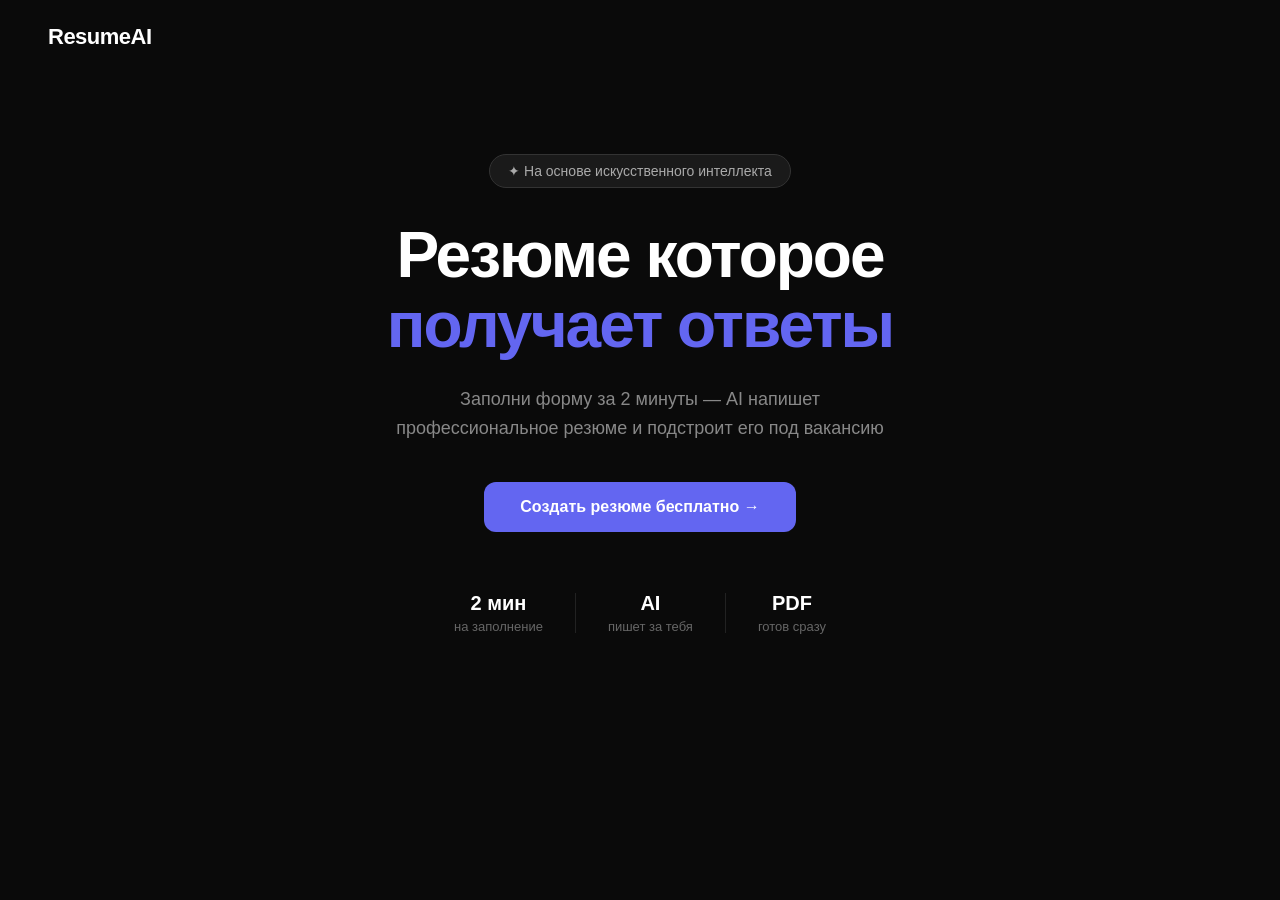
==== index.html @ 5438d0f1 "Add files via upload" ====
<!DOCTYPE html>
<html lang="ru">
<head>
  <meta charset="UTF-8">
  <meta name="viewport" content="width=device-width, initial-scale=1.0">
  <title>ResumeAI — создай резюме за 2 минуты</title>
  <link rel="stylesheet" href="style.css">
</head>
<body>

  <header>
    <div class="logo">ResumeAI</div>
  </header>

  <main>
    <div class="hero">
      <div class="badge">✦ На основе искусственного интеллекта</div>
      <h1>Резюме которое<br><span class="highlight">получает ответы</span></h1>
      <p class="subtitle">Заполни форму за 2 минуты — AI напишет профессиональное резюме и подстроит его под вакансию</p>
      <a href="form.html" class="btn">Создать резюме бесплатно →</a>
      <div class="stats">
        <div class="stat"><strong>2 мин</strong><span>на заполнение</span></div>
        <div class="divider"></div>
        <div class="stat"><strong>AI</strong><span>пишет за тебя</span></div>
        <div class="divider"></div>
        <div class="stat"><strong>PDF</strong><span>готов сразу</span></div>
      </div>
    </div>
  </main>

</body>
</html>
---- style.css ----
* {
  margin: 0;
  padding: 0;
  box-sizing: border-box;
}

body {
  font-family: 'Segoe UI', sans-serif;
  background: #0a0a0a;
  color: #ffffff;
  min-height: 100vh;
}

/* Шапка */
header {
  padding: 24px 48px;
}

.logo {
  font-size: 22px;
  font-weight: 700;
  letter-spacing: -0.5px;
}

/* Главный блок */
.hero {
  display: flex;
  flex-direction: column;
  align-items: center;
  text-align: center;
  padding: 80px 24px;
  max-width: 700px;
  margin: 0 auto;
}

.badge {
  background: #1a1a1a;
  border: 1px solid #333;
  border-radius: 100px;
  padding: 8px 18px;
  font-size: 14px;
  color: #aaa;
  margin-bottom: 32px;
}

h1 {
  font-size: 64px;
  font-weight: 800;
  line-height: 1.1;
  letter-spacing: -2px;
  margin-bottom: 24px;
}

.highlight {
  color: #6366f1;
}

.subtitle {
  font-size: 18px;
  color: #888;
  line-height: 1.6;
  max-width: 500px;
  margin-bottom: 40px;
}

/* Кнопка */
.btn {
  background: #6366f1;
  color: #fff;
  padding: 16px 36px;
  border-radius: 12px;
  text-decoration: none;
  font-size: 16px;
  font-weight: 600;
  transition: background 0.2s;
  margin-bottom: 60px;
}

.btn:hover {
  background: #4f46e5;
}

/* Статистика */
.stats {
  display: flex;
  align-items: center;
  gap: 32px;
}

.stat {
  display: flex;
  flex-direction: column;
  gap: 4px;
}

.stat strong {
  font-size: 20px;
  font-weight: 700;
}

.stat span {
  font-size: 13px;
  color: #666;
}

.divider {
  width: 1px;
  height: 40px;
  background: #222;
}

/* Адаптив для телефона */
@media (max-width: 600px) {
  h1 { font-size: 40px; }
  header { padding: 20px 24px; }
}
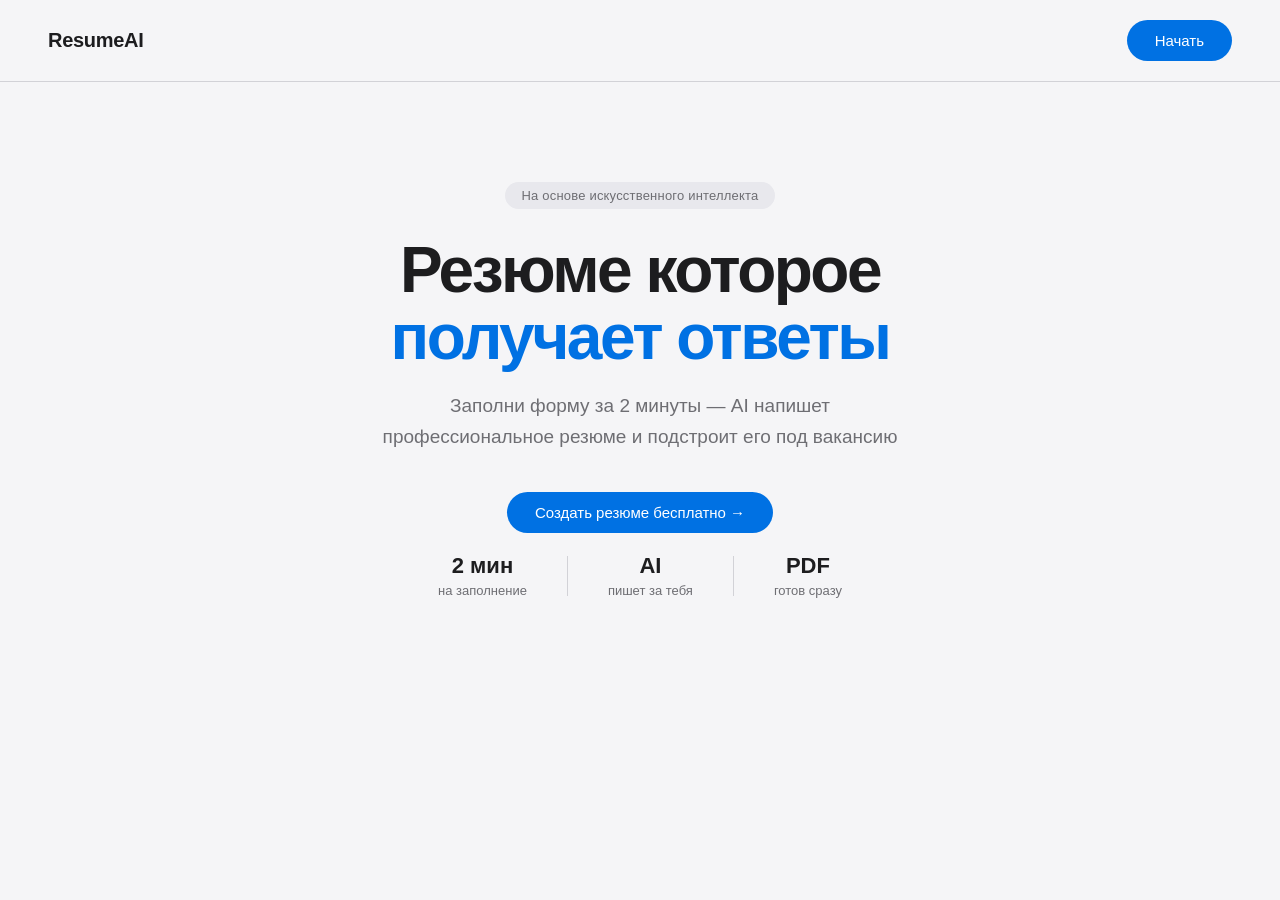
==== commit 611aedec: "Add files via upload" ====
--- a/index.html
+++ b/index.html
@@ -10,11 +10,12 @@
 
   <header>
     <div class="logo">ResumeAI</div>
+    <a href="form.html" class="btn">Начать</a>
   </header>
 
   <main>
     <div class="hero">
-      <div class="badge">✦ На основе искусственного интеллекта</div>
+      <div class="badge">На основе искусственного интеллекта</div>
       <h1>Резюме которое<br><span class="highlight">получает ответы</span></h1>
       <p class="subtitle">Заполни форму за 2 минуты — AI напишет профессиональное резюме и подстроит его под вакансию</p>
       <a href="form.html" class="btn">Создать резюме бесплатно →</a>
@@ -28,5 +29,6 @@
     </div>
   </main>
 
+  <script src="script.js"></script>
 </body>
 </html>
--- a/style.css
+++ b/style.css
@@ -5,86 +5,101 @@
 }
 
 body {
-  font-family: 'Segoe UI', sans-serif;
-  background: #0a0a0a;
-  color: #ffffff;
+  font-family: -apple-system, BlinkMacSystemFont, 'SF Pro Display', 'Segoe UI', sans-serif;
+  background: #f5f5f7;
+  color: #1d1d1f;
   min-height: 100vh;
 }
 
-/* Шапка */
+/* ===== ШАПКА ===== */
 header {
-  padding: 24px 48px;
+  display: flex;
+  align-items: center;
+  justify-content: space-between;
+  padding: 20px 48px;
+  background: rgba(245, 245, 247, 0.85);
+  backdrop-filter: blur(20px);
+  border-bottom: 1px solid #d2d2d7;
+  position: sticky;
+  top: 0;
+  z-index: 10;
 }
 
 .logo {
-  font-size: 22px;
-  font-weight: 700;
-  letter-spacing: -0.5px;
-}
-
-/* Главный блок */
+  font-size: 20px;
+  font-weight: 600;
+  color: #1d1d1f;
+  text-decoration: none;
+  letter-spacing: -0.3px;
+}
+
+/* ===== КНОПКА ===== */
+.btn {
+  background: #0071e3;
+  color: #fff;
+  padding: 12px 28px;
+  border-radius: 980px;
+  text-decoration: none;
+  font-size: 15px;
+  font-weight: 500;
+  border: none;
+  cursor: pointer;
+  transition: background 0.2s;
+  display: inline-block;
+}
+
+.btn:hover {
+  background: #0077ed;
+}
+
+/* ===== ГЛАВНАЯ СТРАНИЦА ===== */
 .hero {
   display: flex;
   flex-direction: column;
   align-items: center;
   text-align: center;
-  padding: 80px 24px;
-  max-width: 700px;
+  padding: 100px 24px 80px;
+  max-width: 800px;
   margin: 0 auto;
 }
 
 .badge {
-  background: #1a1a1a;
-  border: 1px solid #333;
+  background: #e8e8ed;
   border-radius: 100px;
-  padding: 8px 18px;
-  font-size: 14px;
-  color: #aaa;
-  margin-bottom: 32px;
+  padding: 6px 16px;
+  font-size: 13px;
+  color: #6e6e73;
+  margin-bottom: 28px;
+  letter-spacing: 0.2px;
 }
 
 h1 {
   font-size: 64px;
-  font-weight: 800;
-  line-height: 1.1;
-  letter-spacing: -2px;
-  margin-bottom: 24px;
+  font-weight: 700;
+  line-height: 1.05;
+  letter-spacing: -2.5px;
+  color: #1d1d1f;
+  margin-bottom: 20px;
 }
 
 .highlight {
-  color: #6366f1;
+  color: #0071e3;
 }
 
 .subtitle {
-  font-size: 18px;
-  color: #888;
+  font-size: 19px;
+  color: #6e6e73;
   line-height: 1.6;
-  max-width: 500px;
+  max-width: 520px;
   margin-bottom: 40px;
-}
-
-/* Кнопка */
-.btn {
-  background: #6366f1;
-  color: #fff;
-  padding: 16px 36px;
-  border-radius: 12px;
-  text-decoration: none;
-  font-size: 16px;
-  font-weight: 600;
-  transition: background 0.2s;
-  margin-bottom: 60px;
-}
-
-.btn:hover {
-  background: #4f46e5;
-}
-
-/* Статистика */
+  font-weight: 400;
+}
+
 .stats {
   display: flex;
   align-items: center;
-  gap: 32px;
+  gap: 40px;
+  margin-top: 20px;
 }
 
 .stat {
@@ -94,23 +109,176 @@
 }
 
 .stat strong {
-  font-size: 20px;
-  font-weight: 700;
+  font-size: 22px;
+  font-weight: 700;
+  color: #1d1d1f;
 }
 
 .stat span {
   font-size: 13px;
-  color: #666;
+  color: #6e6e73;
 }
 
 .divider {
   width: 1px;
   height: 40px;
-  background: #222;
-}
-
-/* Адаптив для телефона */
+  background: #d2d2d7;
+}
+
+/* ===== ФОРМА ===== */
+.form-page {
+  padding: 40px 24px 80px;
+}
+
+.form-container {
+  max-width: 680px;
+  margin: 0 auto;
+}
+
+.form-container h2 {
+  font-size: 40px;
+  font-weight: 700;
+  letter-spacing: -1.5px;
+  color: #1d1d1f;
+  margin-bottom: 8px;
+}
+
+.form-subtitle {
+  color: #6e6e73;
+  margin-bottom: 40px;
+  font-size: 17px;
+}
+
+.section-title {
+  font-size: 11px;
+  font-weight: 600;
+  text-transform: uppercase;
+  letter-spacing: 2px;
+  color: #6e6e73;
+  margin: 36px 0 16px;
+  border-bottom: 1px solid #d2d2d7;
+  padding-bottom: 10px;
+}
+
+.field {
+  display: flex;
+  flex-direction: column;
+  gap: 6px;
+  margin-bottom: 14px;
+}
+
+.field label {
+  font-size: 13px;
+  color: #6e6e73;
+  font-weight: 500;
+}
+
+.field input,
+.field textarea {
+  background: #fff;
+  border: 1px solid #d2d2d7;
+  border-radius: 12px;
+  padding: 13px 16px;
+  color: #1d1d1f;
+  font-size: 15px;
+  font-family: inherit;
+  outline: none;
+  transition: border 0.2s, box-shadow 0.2s;
+  resize: vertical;
+}
+
+.field input:focus,
+.field textarea:focus {
+  border-color: #0071e3;
+  box-shadow: 0 0 0 3px rgba(0, 113, 227, 0.15);
+}
+
+.field input::placeholder,
+.field textarea::placeholder {
+  color: #aeaeb2;
+}
+
+.row {
+  display: grid;
+  grid-template-columns: 1fr 1fr;
+  gap: 14px;
+}
+
+/* ===== РЕЗУЛЬТАТ ===== */
+.result-page {
+  padding: 40px 24px 80px;
+  display: flex;
+  flex-direction: column;
+  align-items: center;
+}
+
+.resume-box {
+  background: #ffffff;
+  border-radius: 20px;
+  padding: 64px 72px;
+  max-width: 740px;
+  width: 100%;
+  margin-bottom: 24px;
+  box-shadow: 0 2px 40px rgba(0,0,0,0.08);
+  border: 1px solid #e5e5ea;
+}
+
+.edit-link {
+  color: #0071e3;
+  text-decoration: none;
+  font-size: 14px;
+  font-weight: 500;
+}
+
+.edit-link:hover {
+  text-decoration: underline;
+}
+
+/* ===== СТИЛИ РЕЗЮМЕ ===== */
+.r-name {
+  font-size: 36px;
+  font-weight: 700;
+  letter-spacing: -1.5px;
+  color: #1d1d1f;
+  margin-bottom: 6px;
+}
+
+.r-position {
+  font-size: 17px;
+  color: #6e6e73;
+  font-weight: 400;
+  margin-bottom: 10px;
+}
+
+.r-contacts {
+  font-size: 13px;
+  color: #6e6e73;
+  margin-bottom: 36px;
+  padding-bottom: 28px;
+  border-bottom: 1px solid #e5e5ea;
+  letter-spacing: 0.2px;
+}
+
+.r-section-title {
+  font-size: 10px;
+  font-weight: 600;
+  text-transform: uppercase;
+  letter-spacing: 2.5px;
+  color: #6e6e73;
+  margin: 32px 0 14px;
+}
+
+.r-line {
+  font-size: 15px;
+  color: #1d1d1f;
+  line-height: 1.75;
+  margin-bottom: 5px;
+}
+
+/* ===== АДАПТИВ ===== */
 @media (max-width: 600px) {
-  h1 { font-size: 40px; }
-  header { padding: 20px 24px; }
-}
+  h1 { font-size: 38px; letter-spacing: -1.5px; }
+  header { padding: 16px 20px; }
+  .resume-box { padding: 36px 28px; }
+  .row { grid-template-columns: 1fr; }
+}
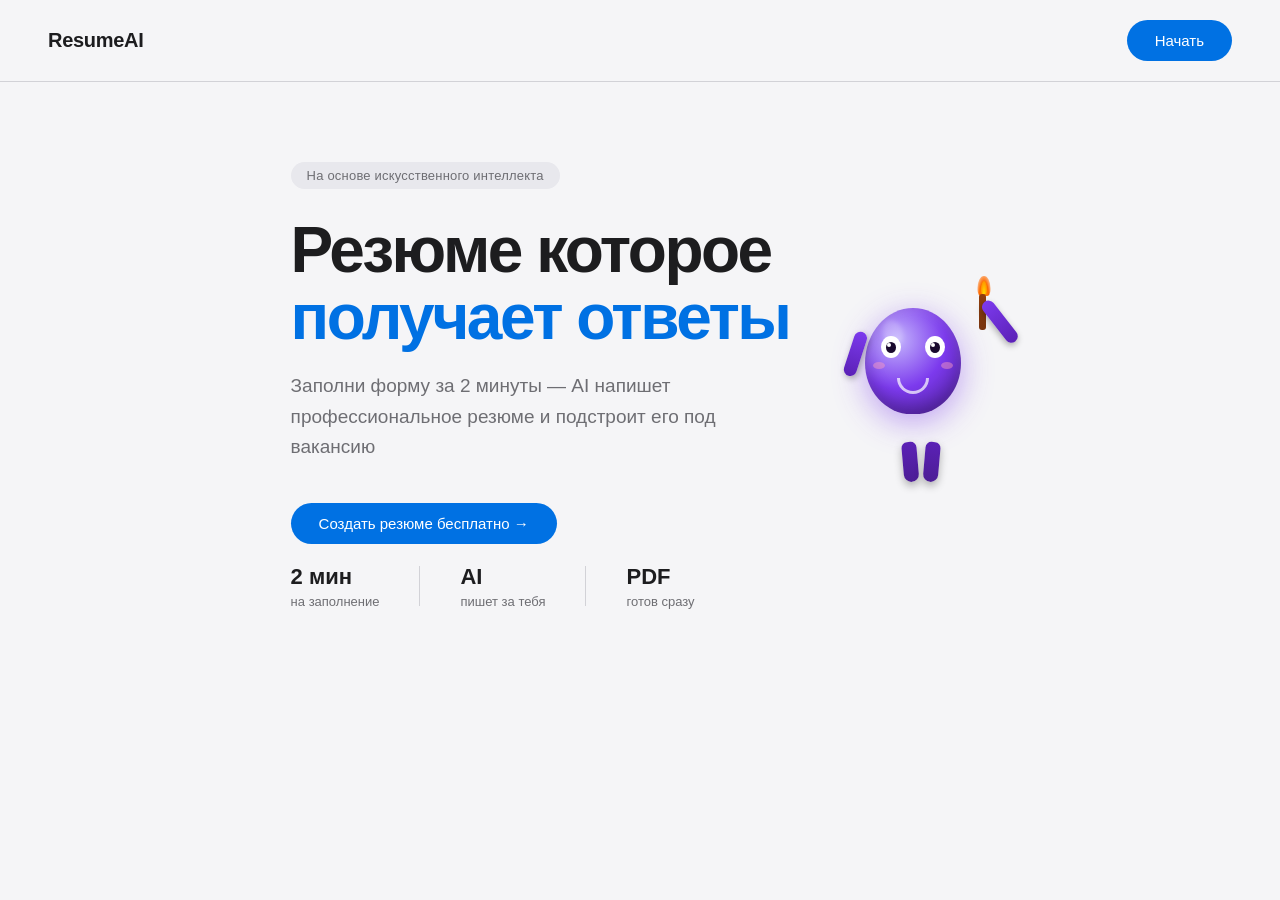
==== commit fad75872: "Add files via upload" ====
--- a/index.html
+++ b/index.html
@@ -14,18 +14,45 @@
   </header>
 
   <main>
-    <div class="hero">
-      <div class="badge">На основе искусственного интеллекта</div>
-      <h1>Резюме которое<br><span class="highlight">получает ответы</span></h1>
-      <p class="subtitle">Заполни форму за 2 минуты — AI напишет профессиональное резюме и подстроит его под вакансию</p>
-      <a href="form.html" class="btn">Создать резюме бесплатно →</a>
-      <div class="stats">
-        <div class="stat"><strong>2 мин</strong><span>на заполнение</span></div>
-        <div class="divider"></div>
-        <div class="stat"><strong>AI</strong><span>пишет за тебя</span></div>
-        <div class="divider"></div>
-        <div class="stat"><strong>PDF</strong><span>готов сразу</span></div>
+    <div class="hero-split">
+
+      <!-- Текст -->
+      <div class="hero-text">
+        <div class="badge">На основе искусственного интеллекта</div>
+        <h1>Резюме которое<br><span class="highlight">получает ответы</span></h1>
+        <p class="subtitle">Заполни форму за 2 минуты — AI напишет профессиональное резюме и подстроит его под вакансию</p>
+        <a href="form.html" class="btn">Создать резюме бесплатно →</a>
+        <div class="stats">
+          <div class="stat"><strong>2 мин</strong><span>на заполнение</span></div>
+          <div class="divider"></div>
+          <div class="stat"><strong>AI</strong><span>пишет за тебя</span></div>
+          <div class="divider"></div>
+          <div class="stat"><strong>PDF</strong><span>готов сразу</span></div>
+        </div>
       </div>
+
+      <!-- Персонаж: фиолетовый фрукт с факелом -->
+      <div class="grape-char">
+        <div class="grape-torch">
+          <div class="grape-torch-flame"></div>
+          <div class="grape-torch-stick"></div>
+        </div>
+        <div class="grape-arm-r"></div>
+        <div class="grape-body">
+          <div class="grape-shine"></div>
+          <div class="grape-eye grape-eye-l"><div class="grape-pupil"></div></div>
+          <div class="grape-eye grape-eye-r"><div class="grape-pupil"></div></div>
+          <div class="grape-smile"></div>
+          <div class="grape-cheek grape-cheek-l"></div>
+          <div class="grape-cheek grape-cheek-r"></div>
+        </div>
+        <div class="grape-arm-l"></div>
+        <div class="grape-legs">
+          <div class="grape-leg grape-leg-l"></div>
+          <div class="grape-leg grape-leg-r"></div>
+        </div>
+      </div>
+
     </div>
   </main>
 
--- a/style.css
+++ b/style.css
@@ -275,10 +275,764 @@
   margin-bottom: 5px;
 }
 
+/* ===== CV ШАБЛОН ===== */
+
+.cv-wrap {
+  max-width: 820px;
+  width: 100%;
+  margin-bottom: 24px;
+}
+
+.cv-card {
+  display: grid;
+  grid-template-columns: 260px 1fr;
+  border-radius: 16px;
+  overflow: hidden;
+  box-shadow: 0 8px 60px rgba(0,0,0,0.12);
+  font-family: 'Georgia', 'Times New Roman', serif;
+}
+
+/* ЛЕВАЯ КОЛОНКА */
+.cv-left {
+  background: #1c2b3a;
+  padding: 44px 28px;
+  color: #fff;
+}
+
+.cv-avatar {
+  width: 72px;
+  height: 72px;
+  border-radius: 50%;
+  background: #0071e3;
+  color: #fff;
+  font-size: 28px;
+  font-weight: 700;
+  display: flex;
+  align-items: center;
+  justify-content: center;
+  margin-bottom: 16px;
+  font-family: -apple-system, sans-serif;
+}
+
+.cv-left-name {
+  font-size: 20px;
+  font-weight: 700;
+  color: #fff;
+  line-height: 1.2;
+  margin-bottom: 4px;
+  font-family: -apple-system, sans-serif;
+}
+
+.cv-left-pos {
+  font-size: 13px;
+  color: #7fa4c4;
+  margin-bottom: 28px;
+  font-family: -apple-system, sans-serif;
+  font-style: italic;
+}
+
+.cv-left-section {
+  font-size: 9px;
+  font-weight: 700;
+  text-transform: uppercase;
+  letter-spacing: 2.5px;
+  color: #7fa4c4;
+  margin: 24px 0 12px;
+  font-family: -apple-system, sans-serif;
+  border-top: 1px solid #2d4557;
+  padding-top: 16px;
+}
+
+.cv-contact-item {
+  font-size: 12px;
+  color: #c8d8e4;
+  margin-bottom: 8px;
+  display: flex;
+  align-items: flex-start;
+  gap: 8px;
+  font-family: -apple-system, sans-serif;
+  word-break: break-all;
+  line-height: 1.4;
+}
+
+.cv-contact-icon {
+  color: #7fa4c4;
+  font-size: 11px;
+  flex-shrink: 0;
+  margin-top: 1px;
+}
+
+.cv-skills-list {
+  display: flex;
+  flex-wrap: wrap;
+  gap: 6px;
+}
+
+.cv-skill {
+  background: #2d4557;
+  color: #c8d8e4;
+  padding: 4px 10px;
+  border-radius: 4px;
+  font-size: 11px;
+  font-family: -apple-system, sans-serif;
+}
+
+.cv-edu-text {
+  font-size: 12px;
+  color: #c8d8e4;
+  line-height: 1.6;
+  font-family: -apple-system, sans-serif;
+}
+
+/* ПРАВАЯ КОЛОНКА */
+.cv-right {
+  background: #fff;
+  padding: 44px 40px;
+}
+
+.cv-right-section {
+  font-size: 10px;
+  font-weight: 700;
+  text-transform: uppercase;
+  letter-spacing: 2.5px;
+  color: #1c2b3a;
+  margin-bottom: 14px;
+  padding-bottom: 8px;
+  border-bottom: 2px solid #1c2b3a;
+  font-family: -apple-system, sans-serif;
+}
+
+.cv-summary {
+  font-size: 14px;
+  color: #3a3a3c;
+  line-height: 1.8;
+  margin-bottom: 32px;
+}
+
+.cv-job {
+  margin-bottom: 24px;
+}
+
+.cv-job-header {
+  display: flex;
+  justify-content: space-between;
+  align-items: flex-start;
+  margin-bottom: 10px;
+}
+
+.cv-job-role {
+  font-size: 15px;
+  font-weight: 700;
+  color: #1d1d1f;
+  font-family: -apple-system, sans-serif;
+}
+
+.cv-job-company {
+  font-size: 13px;
+  color: #0071e3;
+  font-family: -apple-system, sans-serif;
+  margin-top: 2px;
+}
+
+.cv-job-period {
+  font-size: 12px;
+  color: #6e6e73;
+  font-family: -apple-system, sans-serif;
+  white-space: nowrap;
+  margin-left: 16px;
+}
+
+.cv-bullets {
+  padding-left: 18px;
+}
+
+.cv-bullets li {
+  font-size: 13.5px;
+  color: #3a3a3c;
+  line-height: 1.7;
+  margin-bottom: 5px;
+}
+
+/* ===== ПОДЗЕМЕЛЬЕ (interview.html) ===== */
+
+.game-body {
+  background-color: #0d0906;
+  background-image:
+    repeating-linear-gradient(0deg,   transparent, transparent 49px, rgba(0,0,0,0.18) 49px, rgba(0,0,0,0.18) 50px),
+    repeating-linear-gradient(90deg,  transparent, transparent 49px, rgba(0,0,0,0.18) 49px, rgba(0,0,0,0.18) 50px),
+    radial-gradient(ellipse at 15% 50%, rgba(249,115,22,0.07) 0%, transparent 40%),
+    radial-gradient(ellipse at 85% 50%, rgba(249,115,22,0.07) 0%, transparent 40%);
+  color: #f5e6d0;
+  min-height: 100vh;
+}
+
+.game-header {
+  display: flex;
+  align-items: center;
+  justify-content: space-between;
+  padding: 14px 48px;
+  background: rgba(13, 9, 6, 0.96);
+  backdrop-filter: blur(16px);
+  border-bottom: 1px solid #3d2a1a;
+  position: sticky;
+  top: 0;
+  z-index: 10;
+  gap: 32px;
+}
+
+.game-logo {
+  font-family: 'Cinzel', Georgia, serif;
+  color: #d97706;
+  font-size: 18px;
+  font-weight: 600;
+  text-decoration: none;
+  letter-spacing: 1px;
+  text-shadow: 0 0 20px rgba(217,119,6,0.5);
+  flex-shrink: 0;
+}
+
+.xp-wrap {
+  flex: 1;
+  max-width: 300px;
+  display: flex;
+  flex-direction: column;
+  gap: 5px;
+}
+
+.xp-label {
+  font-family: 'Cinzel', serif;
+  font-size: 10px;
+  font-weight: 600;
+  letter-spacing: 2px;
+  color: #d97706;
+  text-transform: uppercase;
+}
+
+.xp-track {
+  height: 5px;
+  background: #2d1f15;
+  border-radius: 100px;
+  overflow: hidden;
+  border: 1px solid #3d2a1a;
+}
+
+.xp-fill {
+  height: 100%;
+  background: linear-gradient(90deg, #b45309, #d97706, #fcd34d);
+  border-radius: 100px;
+  transition: width 0.6s cubic-bezier(0.4, 0, 0.2, 1);
+  box-shadow: 0 0 8px rgba(217,119,6,0.6);
+}
+
+.achievement {
+  position: fixed;
+  bottom: 32px;
+  right: 32px;
+  background: linear-gradient(135deg, #1c1009, #2d1a08);
+  border: 1px solid #d97706;
+  color: #fcd34d;
+  padding: 14px 20px;
+  border-radius: 10px;
+  font-size: 14px;
+  font-weight: 600;
+  font-family: 'Cinzel', serif;
+  box-shadow: 0 8px 32px rgba(217,119,6,0.35);
+  transform: translateY(80px);
+  opacity: 0;
+  transition: transform 0.4s cubic-bezier(0.34, 1.56, 0.64, 1), opacity 0.4s;
+  z-index: 100;
+  pointer-events: none;
+}
+
+.achievement.show { transform: translateY(0); opacity: 1; }
+
+.game-page {
+  display: flex;
+  justify-content: center;
+  padding: 32px 24px;
+  min-height: calc(100vh - 65px);
+}
+
+.game-container {
+  width: 100%;
+  max-width: 620px;
+  display: flex;
+  flex-direction: column;
+  height: calc(100vh - 129px);
+}
+
+.game-chat {
+  flex: 1;
+  overflow-y: auto;
+  display: flex;
+  flex-direction: column;
+  gap: 20px;
+  padding: 8px 4px 24px;
+  scrollbar-width: thin;
+  scrollbar-color: #3d2a1a transparent;
+}
+
+.game-chat::-webkit-scrollbar { width: 4px; }
+.game-chat::-webkit-scrollbar-thumb { background: #3d2a1a; border-radius: 4px; }
+
+.game-bot-wrap {
+  display: flex;
+  align-items: flex-end;
+  gap: 10px;
+}
+
+.game-avatar {
+  width: 36px;
+  height: 36px;
+  border-radius: 50%;
+  background: linear-gradient(135deg, #92400e, #78350f);
+  color: #fcd34d;
+  font-size: 14px;
+  display: flex;
+  align-items: center;
+  justify-content: center;
+  flex-shrink: 0;
+  border: 1px solid #d97706;
+  box-shadow: 0 0 12px rgba(217,119,6,0.4);
+  font-family: 'Cinzel', serif;
+}
+
+.game-msg {
+  max-width: 80%;
+  padding: 14px 18px;
+  border-radius: 14px;
+  font-size: 15px;
+  line-height: 1.65;
+  word-break: break-word;
+}
+
+.game-msg.bot {
+  background: linear-gradient(135deg, #1a1208, #221608);
+  color: #f5e6d0;
+  border-bottom-left-radius: 4px;
+  border: 1px solid #3d2a1a;
+}
+
+.game-msg.user {
+  background: linear-gradient(135deg, #78350f, #92400e);
+  color: #fef3c7;
+  align-self: flex-end;
+  border-bottom-right-radius: 4px;
+  margin-left: auto;
+  border: 1px solid #b45309;
+}
+
+.game-msg.typing {
+  display: flex;
+  align-items: center;
+  gap: 5px;
+  padding: 16px 18px;
+  width: fit-content;
+}
+
+.game-msg.typing span {
+  display: inline-block;
+  width: 7px;
+  height: 7px;
+  border-radius: 50%;
+  background: #d97706;
+  animation: typingDot 1.2s infinite ease-in-out;
+}
+
+.game-msg.typing span:nth-child(2) { animation-delay: 0.2s; }
+.game-msg.typing span:nth-child(3) { animation-delay: 0.4s; }
+
+@keyframes typingDot {
+  0%, 60%, 100% { transform: translateY(0); opacity: 0.4; }
+  30% { transform: translateY(-6px); opacity: 1; }
+}
+
+.game-input-area {
+  display: flex;
+  align-items: flex-end;
+  gap: 10px;
+  padding: 16px 0 8px;
+  border-top: 1px solid #3d2a1a;
+  margin-top: 8px;
+}
+
+.game-input {
+  flex: 1;
+  background: #1a1208;
+  border: 1px solid #3d2a1a;
+  border-radius: 12px;
+  padding: 13px 16px;
+  font-size: 15px;
+  font-family: inherit;
+  color: #f5e6d0;
+  outline: none;
+  resize: none;
+  line-height: 1.5;
+  transition: border 0.2s, box-shadow 0.2s;
+  max-height: 120px;
+  overflow-y: auto;
+}
+
+.game-input:focus {
+  border-color: #d97706;
+  box-shadow: 0 0 0 3px rgba(217,119,6,0.2);
+}
+
+.game-input::placeholder { color: #5c3d1e; }
+
+.game-send-btn {
+  width: 44px;
+  height: 44px;
+  border-radius: 50%;
+  background: linear-gradient(135deg, #b45309, #92400e);
+  color: #fef3c7;
+  border: 1px solid #d97706;
+  font-size: 17px;
+  cursor: pointer;
+  display: flex;
+  align-items: center;
+  justify-content: center;
+  flex-shrink: 0;
+  transition: transform 0.15s, box-shadow 0.15s;
+  box-shadow: 0 4px 16px rgba(217,119,6,0.35);
+}
+
+.game-send-btn:hover {
+  transform: scale(1.08);
+  box-shadow: 0 6px 20px rgba(217,119,6,0.5);
+}
+
+.game-send-btn:active { transform: scale(0.93); }
+
+/* ===== ДЕКОР ПОДЗЕМЕЛЬЯ ===== */
+
+.dtorch {
+  position: fixed;
+  top: 150px;
+  z-index: 3;
+  display: flex;
+  flex-direction: column;
+  align-items: center;
+  pointer-events: none;
+}
+
+.dtorch-left  { left: 20px; }
+.dtorch-right { right: 20px; }
+
+.dtorch-glow {
+  width: 100px;
+  height: 100px;
+  background: radial-gradient(circle, rgba(249,115,22,0.2) 0%, transparent 70%);
+  position: absolute;
+  top: -20px;
+  left: 50%;
+  transform: translateX(-50%);
+  border-radius: 50%;
+  animation: dg-pulse 0.45s ease-in-out infinite alternate;
+}
+
+@keyframes dg-pulse {
+  from { opacity: 0.5; transform: translateX(-50%) scale(0.88); }
+  to   { opacity: 1;   transform: translateX(-50%) scale(1.14); }
+}
+
+.dtorch-fire {
+  width: 22px;
+  height: 30px;
+  position: relative;
+  animation: dt-flicker 0.17s ease-in-out infinite alternate;
+  flex-shrink: 0;
+}
+
+@keyframes dt-flicker {
+  0%   { transform: scaleX(1)    rotate(-4deg); filter: brightness(0.88); }
+  100% { transform: scaleX(1.18) rotate(4deg);  filter: brightness(1.15); }
+}
+
+.dtorch-fire::before {
+  content: '';
+  position: absolute;
+  bottom: 0; left: 50%; transform: translateX(-50%);
+  width: 18px; height: 26px;
+  background: radial-gradient(ellipse at bottom, #ff9500 0%, #ff6b00 45%, #cc3300 80%, transparent 100%);
+  border-radius: 55% 55% 30% 30% / 65% 65% 35% 35%;
+}
+
+.dtorch-fire::after {
+  content: '';
+  position: absolute;
+  bottom: 3px; left: 50%; transform: translateX(-50%);
+  width: 9px; height: 15px;
+  background: radial-gradient(ellipse at bottom, #ffe000 0%, #ff9500 65%, transparent 100%);
+  border-radius: 55% 55% 30% 30% / 65% 65% 35% 35%;
+}
+
+.dtorch-handle {
+  width: 8px; height: 42px;
+  background: linear-gradient(to bottom, #92400e, #78350f, #5c2a08);
+  border-radius: 3px 3px 5px 5px;
+}
+
+.dtorch-mount {
+  width: 18px; height: 9px;
+  background: linear-gradient(to bottom, #44301e, #2d1f12);
+  border-radius: 3px;
+  border: 1px solid #1a100a;
+}
+
+.coin {
+  position: fixed;
+  width: 16px; height: 16px;
+  border-radius: 50%;
+  background: radial-gradient(circle at 35% 30%, #fde68a, #d97706 55%, #92400e);
+  border: 1px solid #b45309;
+  box-shadow: 0 0 6px rgba(217,119,6,0.4), inset 0 1px 2px rgba(255,220,100,0.5);
+  pointer-events: none;
+  z-index: 2;
+}
+
+.coin-1 { bottom: 130px; left: 62px;  animation: c-spin 4.0s 0.00s ease-in-out infinite; }
+.coin-2 { bottom: 210px; right: 58px; animation: c-spin 4.0s 1.30s ease-in-out infinite; }
+.coin-3 { bottom: 88px;  right: 90px; animation: c-spin 4.0s 0.65s ease-in-out infinite; }
+
+@keyframes c-spin {
+  0%, 44%, 56%, 100% { transform: scaleX(1); }
+  50% { transform: scaleX(0.08); }
+}
+
+.ivy {
+  position: fixed;
+  font-size: 28px;
+  z-index: 2;
+  pointer-events: none;
+  user-select: none;
+  filter: drop-shadow(0 2px 4px rgba(21,128,61,0.45));
+}
+
+.ivy-tl { top: 74px;    left: 8px;   animation: ivy-l 3.5s 0.0s ease-in-out infinite; }
+.ivy-tr { top: 74px;    right: 8px;  animation: ivy-r 3.5s 0.8s ease-in-out infinite; }
+.ivy-bl { bottom: 60px; left: 12px;  animation: ivy-l 4.0s 0.4s ease-in-out infinite; }
+.ivy-br { bottom: 60px; right: 12px; animation: ivy-r 4.0s 1.2s ease-in-out infinite; }
+
+@keyframes ivy-l {
+  0%, 100% { transform: rotate(-18deg); }
+  50% { transform: rotate(-10deg) translateY(-4px); }
+}
+
+@keyframes ivy-r {
+  0%, 100% { transform: rotate(18deg); }
+  50% { transform: rotate(10deg) translateY(-4px); }
+}
+
+.dagger {
+  position: fixed;
+  font-size: 20px;
+  z-index: 2;
+  pointer-events: none;
+  user-select: none;
+  opacity: 0.55;
+  filter: drop-shadow(0 0 3px rgba(148,163,184,0.35));
+}
+
+.dagger-1 { bottom: 185px; left: 50px;  transform: rotate(-28deg); }
+.dagger-2 { bottom: 165px; right: 52px; transform: rotate(208deg); }
+
+/* ===== ПЕРСОНАЖ-ФРУКТ (index.html) ===== */
+
+.hero-split {
+  display: flex;
+  flex-direction: row;
+  align-items: center;
+  justify-content: center;
+  gap: 64px;
+  padding: 80px 48px;
+  max-width: 980px;
+  margin: 0 auto;
+}
+
+.hero-text {
+  display: flex;
+  flex-direction: column;
+  align-items: flex-start;
+  text-align: left;
+}
+
+.hero-text .subtitle { max-width: 460px; }
+
+.grape-char {
+  position: relative;
+  width: 136px;
+  height: 194px;
+  flex-shrink: 0;
+  animation: grape-float 2.8s ease-in-out infinite;
+}
+
+@keyframes grape-float {
+  0%, 100% { transform: translateY(0) rotate(-0.8deg); }
+  50%       { transform: translateY(-14px) rotate(0.8deg); }
+}
+
+.grape-body {
+  width: 96px; height: 106px;
+  background: radial-gradient(circle at 33% 30%, #c4b5fd, #7c3aed 50%, #4c1d95);
+  border-radius: 50% 50% 48% 48% / 52% 52% 48% 48%;
+  position: absolute;
+  top: 20px; left: 12px;
+  box-shadow: 0 8px 32px rgba(124,58,237,0.45), inset 0 -8px 16px rgba(0,0,0,0.2), inset 0 4px 8px rgba(255,255,255,0.1);
+}
+
+.grape-eye {
+  width: 20px; height: 22px;
+  background: white;
+  border-radius: 50%;
+  position: absolute;
+  top: 28px;
+}
+
+.grape-eye-l { left: 16px; }
+.grape-eye-r { right: 16px; }
+
+.grape-pupil {
+  width: 10px; height: 11px;
+  background: #1a0a2e;
+  border-radius: 50%;
+  position: absolute;
+  top: 6px; left: 5px;
+}
+
+.grape-pupil::after {
+  content: '';
+  width: 4px; height: 4px;
+  background: white;
+  border-radius: 50%;
+  position: absolute;
+  top: 1px; left: 1px;
+}
+
+.grape-smile {
+  width: 32px; height: 16px;
+  border: 3px solid rgba(255,255,255,0.7);
+  border-top: none;
+  border-radius: 0 0 32px 32px;
+  position: absolute;
+  bottom: 20px; left: 50%;
+  transform: translateX(-50%);
+}
+
+.grape-cheek {
+  width: 12px; height: 7px;
+  background: rgba(255,160,190,0.45);
+  border-radius: 50%;
+  position: absolute;
+  top: 54px;
+}
+
+.grape-cheek-l { left: 8px; }
+.grape-cheek-r { right: 8px; }
+
+.grape-shine {
+  width: 20px; height: 26px;
+  background: rgba(255,255,255,0.18);
+  border-radius: 50%;
+  position: absolute;
+  top: 12px; left: 18px;
+  transform: rotate(-20deg);
+  filter: blur(2px);
+}
+
+.grape-arm-l {
+  width: 13px; height: 46px;
+  background: linear-gradient(to bottom, #7c3aed, #5b21b6);
+  border-radius: 7px;
+  position: absolute;
+  top: 44px; left: 3px;
+  transform: rotate(18deg);
+  transform-origin: top center;
+  box-shadow: 2px 2px 6px rgba(0,0,0,0.3);
+}
+
+.grape-arm-r {
+  width: 13px; height: 50px;
+  background: linear-gradient(to bottom, #7c3aed, #5b21b6);
+  border-radius: 7px;
+  position: absolute;
+  top: 14px; right: -2px;
+  transform: rotate(-38deg);
+  transform-origin: top center;
+  box-shadow: -2px 2px 6px rgba(0,0,0,0.3);
+}
+
+.grape-legs {
+  position: absolute;
+  bottom: 0; left: 50%;
+  transform: translateX(-50%);
+  display: flex;
+  gap: 10px;
+}
+
+.grape-leg {
+  width: 15px; height: 40px;
+  background: linear-gradient(to bottom, #5b21b6, #4c1d95);
+  border-radius: 7px 7px 9px 9px;
+  box-shadow: 0 4px 8px rgba(0,0,0,0.3);
+}
+
+.grape-leg-l { transform: rotate(-5deg); transform-origin: top center; }
+.grape-leg-r { transform: rotate(5deg);  transform-origin: top center; }
+
+.grape-torch { position: absolute; top: -12px; right: 2px; }
+
+.grape-torch-stick {
+  width: 7px; height: 36px;
+  background: linear-gradient(to bottom, #92400e, #78350f);
+  border-radius: 3px;
+  position: absolute;
+  top: 18px; right: 1px;
+}
+
+.grape-torch-flame {
+  position: absolute;
+  top: -2px; right: -4px;
+  width: 15px; height: 22px;
+  animation: gt-flicker 0.22s ease-in-out infinite alternate;
+}
+
+@keyframes gt-flicker {
+  0%   { transform: scaleX(1)    rotate(-4deg); }
+  100% { transform: scaleX(1.18) rotate(4deg); }
+}
+
+.grape-torch-flame::before {
+  content: '';
+  position: absolute;
+  bottom: 0; left: 50%; transform: translateX(-50%);
+  width: 13px; height: 20px;
+  background: radial-gradient(ellipse at bottom, #ff9500 0%, #ff6b00 50%, transparent 100%);
+  border-radius: 55% 55% 30% 30% / 65% 65% 35% 35%;
+  filter: blur(0.5px);
+}
+
+.grape-torch-flame::after {
+  content: '';
+  position: absolute;
+  bottom: 2px; left: 50%; transform: translateX(-50%);
+  width: 6px; height: 13px;
+  background: radial-gradient(ellipse at bottom, #ffe000 0%, #ff9500 70%, transparent 100%);
+  border-radius: 55% 55% 30% 30% / 65% 65% 35% 35%;
+}
+
 /* ===== АДАПТИВ ===== */
+@media (max-width: 760px) {
+  .hero-split { flex-direction: column; text-align: center; padding: 60px 24px 40px; gap: 40px; }
+  .hero-text { align-items: center; }
+  .hero-text .subtitle { max-width: 100%; }
+  .dtorch, .coin, .ivy, .dagger { display: none; }
+}
+
 @media (max-width: 600px) {
   h1 { font-size: 38px; letter-spacing: -1.5px; }
   header { padding: 16px 20px; }
   .resume-box { padding: 36px 28px; }
   .row { grid-template-columns: 1fr; }
-}
+  .game-header { padding: 14px 20px; }
+}
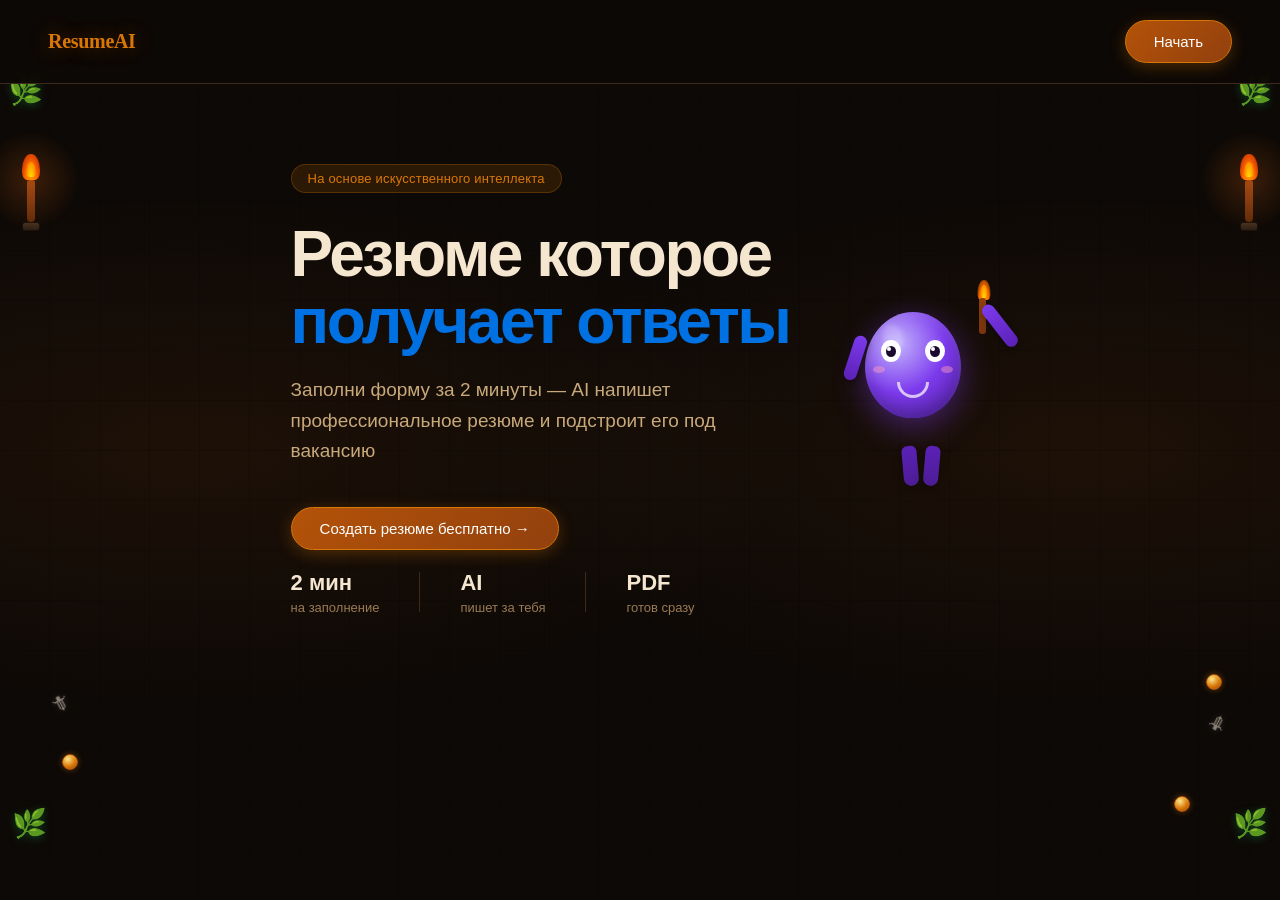
==== commit 1e905d22: "Add files via upload" ====
--- a/index.html
+++ b/index.html
@@ -4,9 +4,25 @@
   <meta charset="UTF-8">
   <meta name="viewport" content="width=device-width, initial-scale=1.0">
   <title>ResumeAI — создай резюме за 2 минуты</title>
+  <link href="https://fonts.googleapis.com/css2?family=Cinzel:wght@400;600;700&display=swap" rel="stylesheet">
   <link rel="stylesheet" href="style.css">
 </head>
-<body>
+<body class="game-body">
+
+  <!-- Факелы -->
+  <div class="dtorch dtorch-left"><div class="dtorch-glow"></div><div class="dtorch-fire"></div><div class="dtorch-handle"></div><div class="dtorch-mount"></div></div>
+  <div class="dtorch dtorch-right"><div class="dtorch-glow"></div><div class="dtorch-fire"></div><div class="dtorch-handle"></div><div class="dtorch-mount"></div></div>
+  <!-- Плющ -->
+  <div class="ivy ivy-tl">🌿</div>
+  <div class="ivy ivy-tr">🌿</div>
+  <div class="ivy ivy-bl">🌿</div>
+  <div class="ivy ivy-br">🌿</div>
+  <!-- Монеты и кинжалы -->
+  <div class="coin coin-1"></div>
+  <div class="coin coin-2"></div>
+  <div class="coin coin-3"></div>
+  <div class="dagger dagger-1">🗡</div>
+  <div class="dagger dagger-2">🗡</div>
 
   <header>
     <div class="logo">ResumeAI</div>
--- a/style.css
+++ b/style.css
@@ -1021,6 +1021,132 @@
   border-radius: 55% 55% 30% 30% / 65% 65% 35% 35%;
 }
 
+/* ===== ПОДЗЕМНЫЙ СТИЛЬ ДЛЯ ГЛАВНОЙ И ФОРМЫ ===== */
+
+.game-body header,
+.game-body .game-header {
+  background: rgba(13,9,6,0.96);
+  border-bottom: 1px solid #3d2a1a;
+}
+
+.game-body .logo {
+  font-family: 'Cinzel', Georgia, serif;
+  color: #d97706;
+  text-shadow: 0 0 20px rgba(217,119,6,0.4);
+}
+
+.game-body .btn {
+  background: linear-gradient(135deg, #b45309, #92400e);
+  border: 1px solid #d97706;
+  box-shadow: 0 4px 16px rgba(217,119,6,0.3);
+}
+
+.game-body .btn:hover {
+  background: linear-gradient(135deg, #d97706, #b45309);
+}
+
+.game-body h1 {
+  color: #f5e6d0;
+}
+
+.game-body .badge {
+  background: rgba(217,119,6,0.15);
+  color: #d97706;
+  border: 1px solid rgba(217,119,6,0.25);
+}
+
+.game-body .subtitle {
+  color: #c8a97a;
+}
+
+.game-body .stat strong {
+  color: #f5e6d0;
+}
+
+.game-body .stat span {
+  color: #9a7a54;
+}
+
+.game-body .divider {
+  background: #3d2a1a;
+}
+
+/* Форма в тёмной теме */
+.game-body .form-page {
+  padding-top: 32px;
+}
+
+.game-body .form-container h2 {
+  color: #f5e6d0;
+  font-family: 'Cinzel', Georgia, serif;
+}
+
+.game-body .form-subtitle {
+  color: #c8a97a;
+}
+
+.game-body .form-card {
+  background: linear-gradient(135deg, #1a1208, #1e1610);
+  border: 1px solid #3d2a1a;
+  box-shadow: 0 2px 20px rgba(0,0,0,0.4);
+}
+
+.game-body .form-card-title {
+  color: #d97706;
+  border-bottom: 1px solid #3d2a1a;
+  padding-bottom: 12px;
+  margin-bottom: 16px;
+}
+
+.game-body .section-title {
+  color: #d97706;
+  border-bottom-color: #3d2a1a;
+}
+
+.game-body .field label {
+  color: #c8a97a;
+}
+
+.game-body .field input,
+.game-body .field textarea {
+  background: #0d0906;
+  border: 1px solid #3d2a1a;
+  color: #f5e6d0;
+  border-radius: 10px;
+}
+
+.game-body .field input:focus,
+.game-body .field textarea:focus {
+  border-color: #d97706;
+  box-shadow: 0 0 0 3px rgba(217,119,6,0.2);
+}
+
+.game-body .field input::placeholder,
+.game-body .field textarea::placeholder {
+  color: #5c3d1e;
+}
+
+.game-body .form-submit-area .btn {
+  max-width: 100%;
+}
+
+.game-body .form-submit-note {
+  color: #9a7a54;
+}
+
+/* Шаги формы в тёмной теме */
+.game-body .form-hero-badge {
+  background: rgba(217,119,6,0.15);
+  color: #d97706;
+  border: 1px solid rgba(217,119,6,0.25);
+}
+
+.game-body .form-step { color: #5c3d1e; }
+.game-body .form-step.active { color: #d97706; }
+.game-body .step-dot { background: #2d1f12; color: #9a7a54; }
+.game-body .form-step.active .step-dot { background: #b45309; color: #fef3c7; box-shadow: 0 0 10px rgba(217,119,6,0.4); }
+.game-body .step-line { background: #3d2a1a; }
+
 /* ===== АДАПТИВ ===== */
 @media (max-width: 760px) {
   .hero-split { flex-direction: column; text-align: center; padding: 60px 24px 40px; gap: 40px; }
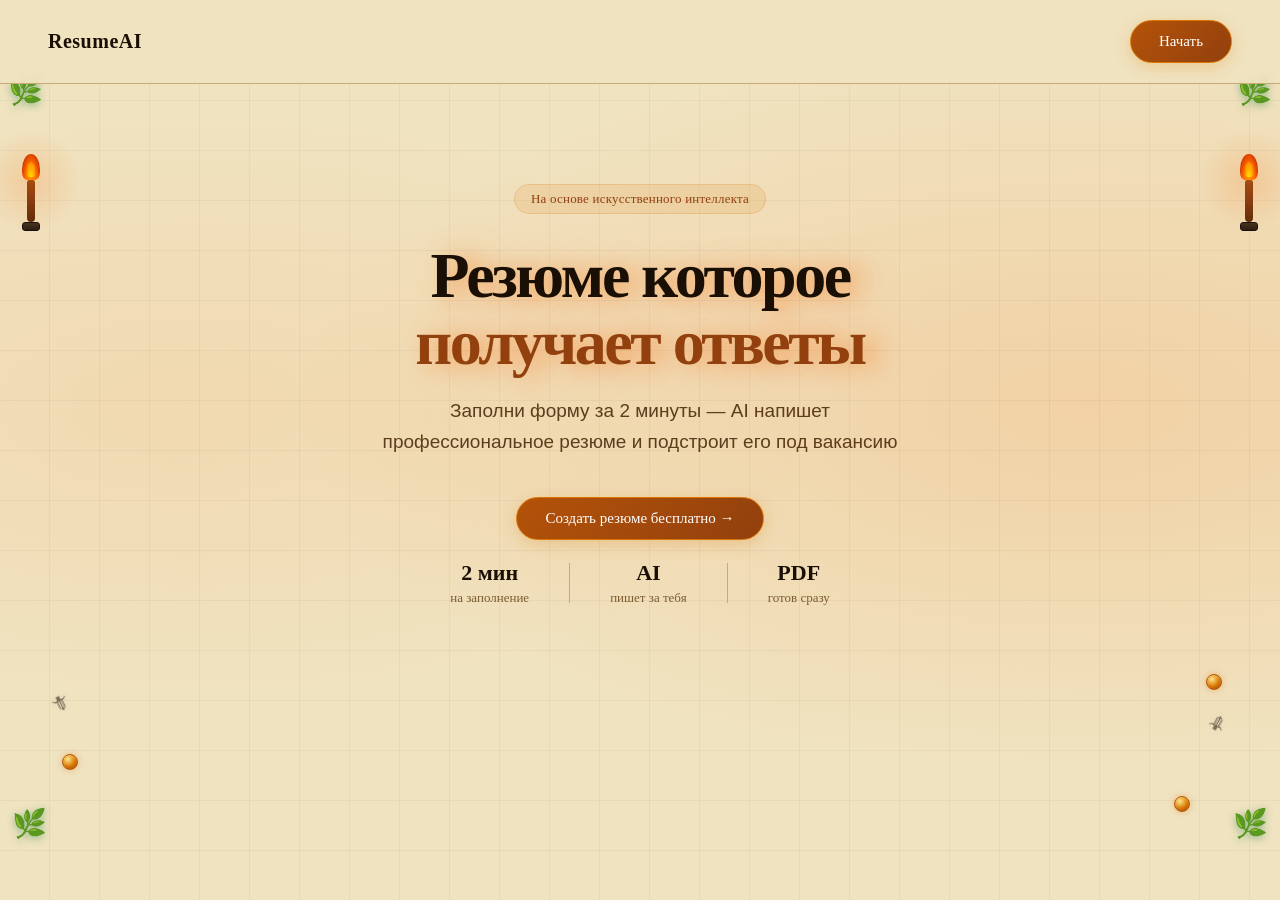
==== commit 0f293a8d: "Add files via upload" ====
--- a/index.html
+++ b/index.html
@@ -30,45 +30,18 @@
   </header>
 
   <main>
-    <div class="hero-split">
-
-      <!-- Текст -->
-      <div class="hero-text">
-        <div class="badge">На основе искусственного интеллекта</div>
-        <h1>Резюме которое<br><span class="highlight">получает ответы</span></h1>
-        <p class="subtitle">Заполни форму за 2 минуты — AI напишет профессиональное резюме и подстроит его под вакансию</p>
-        <a href="form.html" class="btn">Создать резюме бесплатно →</a>
-        <div class="stats">
-          <div class="stat"><strong>2 мин</strong><span>на заполнение</span></div>
-          <div class="divider"></div>
-          <div class="stat"><strong>AI</strong><span>пишет за тебя</span></div>
-          <div class="divider"></div>
-          <div class="stat"><strong>PDF</strong><span>готов сразу</span></div>
-        </div>
+    <div class="hero">
+      <div class="badge">На основе искусственного интеллекта</div>
+      <h1>Резюме которое<br><span class="highlight">получает ответы</span></h1>
+      <p class="subtitle">Заполни форму за 2 минуты — AI напишет профессиональное резюме и подстроит его под вакансию</p>
+      <a href="form.html" class="btn">Создать резюме бесплатно →</a>
+      <div class="stats">
+        <div class="stat"><strong>2 мин</strong><span>на заполнение</span></div>
+        <div class="divider"></div>
+        <div class="stat"><strong>AI</strong><span>пишет за тебя</span></div>
+        <div class="divider"></div>
+        <div class="stat"><strong>PDF</strong><span>готов сразу</span></div>
       </div>
-
-      <!-- Персонаж: фиолетовый фрукт с факелом -->
-      <div class="grape-char">
-        <div class="grape-torch">
-          <div class="grape-torch-flame"></div>
-          <div class="grape-torch-stick"></div>
-        </div>
-        <div class="grape-arm-r"></div>
-        <div class="grape-body">
-          <div class="grape-shine"></div>
-          <div class="grape-eye grape-eye-l"><div class="grape-pupil"></div></div>
-          <div class="grape-eye grape-eye-r"><div class="grape-pupil"></div></div>
-          <div class="grape-smile"></div>
-          <div class="grape-cheek grape-cheek-l"></div>
-          <div class="grape-cheek grape-cheek-r"></div>
-        </div>
-        <div class="grape-arm-l"></div>
-        <div class="grape-legs">
-          <div class="grape-leg grape-leg-l"></div>
-          <div class="grape-leg grape-leg-r"></div>
-        </div>
-      </div>
-
     </div>
   </main>
 
--- a/style.css
+++ b/style.css
@@ -455,7 +455,21 @@
 
 /* ===== ПОДЗЕМЕЛЬЕ (interview.html) ===== */
 
+/* Пергаментная тема — index.html и form.html */
 .game-body {
+  background-color: #f0e3c0;
+  background-image:
+    repeating-linear-gradient(0deg,   transparent, transparent 49px, rgba(0,0,0,0.04) 49px, rgba(0,0,0,0.04) 50px),
+    repeating-linear-gradient(90deg,  transparent, transparent 49px, rgba(0,0,0,0.04) 49px, rgba(0,0,0,0.04) 50px),
+    radial-gradient(ellipse at 85% 45%, rgba(249,115,22,0.16) 0%, transparent 52%),
+    radial-gradient(ellipse at 15% 45%, rgba(249,115,22,0.09) 0%, transparent 42%);
+  color: #1a0f05;
+  min-height: 100vh;
+  font-family: 'Cinzel', Georgia, serif;
+}
+
+/* Тёмная тема — interview.html */
+.game-body.dark {
   background-color: #0d0906;
   background-image:
     repeating-linear-gradient(0deg,   transparent, transparent 49px, rgba(0,0,0,0.18) 49px, rgba(0,0,0,0.18) 50px),
@@ -463,7 +477,6 @@
     radial-gradient(ellipse at 15% 50%, rgba(249,115,22,0.07) 0%, transparent 40%),
     radial-gradient(ellipse at 85% 50%, rgba(249,115,22,0.07) 0%, transparent 40%);
   color: #f5e6d0;
-  min-height: 100vh;
 }
 
 .game-header {
@@ -1021,131 +1034,129 @@
   border-radius: 55% 55% 30% 30% / 65% 65% 35% 35%;
 }
 
-/* ===== ПОДЗЕМНЫЙ СТИЛЬ ДЛЯ ГЛАВНОЙ И ФОРМЫ ===== */
-
-.game-body header,
-.game-body .game-header {
-  background: rgba(13,9,6,0.96);
-  border-bottom: 1px solid #3d2a1a;
+/* ===== ПЕРГАМЕНТ — стили для index.html и form.html ===== */
+
+.game-body header {
+  background: rgba(240, 227, 192, 0.93);
+  backdrop-filter: blur(16px);
+  border-bottom: 1px solid #c8a97a;
 }
 
 .game-body .logo {
   font-family: 'Cinzel', Georgia, serif;
-  color: #d97706;
-  text-shadow: 0 0 20px rgba(217,119,6,0.4);
+  color: #1a0f05;
+  letter-spacing: 0.5px;
 }
 
 .game-body .btn {
   background: linear-gradient(135deg, #b45309, #92400e);
   border: 1px solid #d97706;
-  box-shadow: 0 4px 16px rgba(217,119,6,0.3);
+  box-shadow: 0 4px 16px rgba(217,119,6,0.25);
 }
 
 .game-body .btn:hover {
   background: linear-gradient(135deg, #d97706, #b45309);
 }
 
+/* Свет от факела справа на заголовке */
 .game-body h1 {
-  color: #f5e6d0;
+  color: #1a0f05;
+  text-shadow:
+    10px 2px 20px rgba(249,115,22,0.4),
+    18px 0  40px rgba(249,115,22,0.2);
+}
+
+.game-body .highlight {
+  color: #92400e;
 }
 
 .game-body .badge {
-  background: rgba(217,119,6,0.15);
-  color: #d97706;
-  border: 1px solid rgba(217,119,6,0.25);
+  background: rgba(217,119,6,0.12);
+  color: #92400e;
+  border: 1px solid rgba(217,119,6,0.2);
 }
 
 .game-body .subtitle {
-  color: #c8a97a;
-}
-
-.game-body .stat strong {
-  color: #f5e6d0;
-}
-
-.game-body .stat span {
-  color: #9a7a54;
-}
-
-.game-body .divider {
-  background: #3d2a1a;
-}
-
-/* Форма в тёмной теме */
-.game-body .form-page {
-  padding-top: 32px;
-}
+  color: #5c3d1e;
+  font-family: -apple-system, BlinkMacSystemFont, sans-serif;
+}
+
+.game-body .stat strong { color: #1a0f05; }
+.game-body .stat span   { color: #7a5c30; }
+.game-body .divider     { background: #c8a97a; }
+
+/* Форма */
+.game-body .form-page { padding-top: 32px; }
 
 .game-body .form-container h2 {
-  color: #f5e6d0;
+  color: #1a0f05;
   font-family: 'Cinzel', Georgia, serif;
 }
 
 .game-body .form-subtitle {
-  color: #c8a97a;
+  color: #5c3d1e;
+  font-family: -apple-system, BlinkMacSystemFont, sans-serif;
 }
 
 .game-body .form-card {
-  background: linear-gradient(135deg, #1a1208, #1e1610);
-  border: 1px solid #3d2a1a;
-  box-shadow: 0 2px 20px rgba(0,0,0,0.4);
+  background: rgba(255, 251, 238, 0.88);
+  border: 1px solid #d4b896;
+  box-shadow: 0 2px 12px rgba(0,0,0,0.08);
 }
 
 .game-body .form-card-title {
-  color: #d97706;
-  border-bottom: 1px solid #3d2a1a;
+  color: #92400e;
+  border-bottom: 1px solid #e8d5b7;
   padding-bottom: 12px;
   margin-bottom: 16px;
 }
 
 .game-body .section-title {
-  color: #d97706;
-  border-bottom-color: #3d2a1a;
+  color: #92400e;
+  border-bottom-color: #e8d5b7;
 }
 
 .game-body .field label {
-  color: #c8a97a;
+  color: #5c3d1e;
+  font-family: 'Cinzel', Georgia, serif;
+  font-size: 10px;
+  letter-spacing: 1.5px;
+  text-transform: uppercase;
 }
 
 .game-body .field input,
 .game-body .field textarea {
-  background: #0d0906;
-  border: 1px solid #3d2a1a;
-  color: #f5e6d0;
+  background: rgba(255, 253, 245, 0.95);
+  border: 1px solid #d4b896;
+  color: #1a0f05;
   border-radius: 10px;
+  font-family: -apple-system, BlinkMacSystemFont, sans-serif;
 }
 
 .game-body .field input:focus,
 .game-body .field textarea:focus {
-  border-color: #d97706;
-  box-shadow: 0 0 0 3px rgba(217,119,6,0.2);
+  border-color: #b45309;
+  box-shadow: 0 0 0 3px rgba(180,83,9,0.15);
 }
 
 .game-body .field input::placeholder,
-.game-body .field textarea::placeholder {
-  color: #5c3d1e;
-}
-
-.game-body .form-submit-area .btn {
-  max-width: 100%;
-}
-
-.game-body .form-submit-note {
-  color: #9a7a54;
-}
-
-/* Шаги формы в тёмной теме */
+.game-body .field textarea::placeholder { color: #b8956a; }
+
+.game-body .form-submit-note { color: #9a7a54; font-family: -apple-system, sans-serif; }
+
+/* Шаги */
 .game-body .form-hero-badge {
-  background: rgba(217,119,6,0.15);
-  color: #d97706;
-  border: 1px solid rgba(217,119,6,0.25);
-}
-
-.game-body .form-step { color: #5c3d1e; }
-.game-body .form-step.active { color: #d97706; }
-.game-body .step-dot { background: #2d1f12; color: #9a7a54; }
-.game-body .form-step.active .step-dot { background: #b45309; color: #fef3c7; box-shadow: 0 0 10px rgba(217,119,6,0.4); }
-.game-body .step-line { background: #3d2a1a; }
+  background: rgba(217,119,6,0.1);
+  color: #92400e;
+  border: 1px solid rgba(217,119,6,0.2);
+  font-family: 'Cinzel', serif;
+}
+
+.game-body .form-step        { color: #c8a97a; font-family: 'Cinzel', serif; font-size: 12px; }
+.game-body .form-step.active { color: #92400e; }
+.game-body .step-dot         { background: #e8d5b7; color: #9a7a54; }
+.game-body .form-step.active .step-dot { background: #b45309; color: #fff; box-shadow: 0 0 10px rgba(217,119,6,0.3); }
+.game-body .step-line        { background: #e8d5b7; }
 
 /* ===== АДАПТИВ ===== */
 @media (max-width: 760px) {
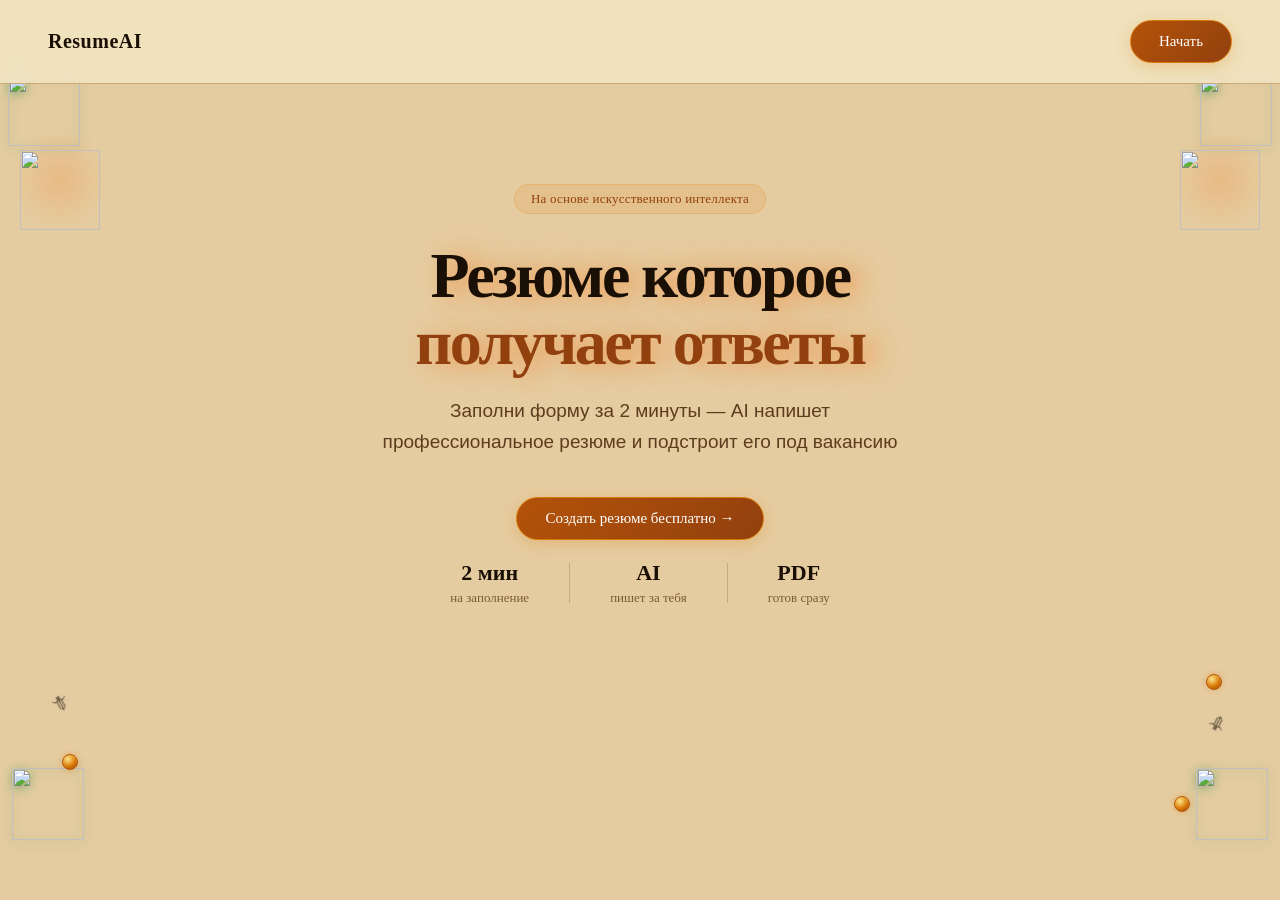
==== commit 0fae5862: "Add files via upload" ====
--- a/index.html
+++ b/index.html
@@ -10,13 +10,13 @@
 <body class="game-body">
 
   <!-- Факелы -->
-  <div class="dtorch dtorch-left"><div class="dtorch-glow"></div><div class="dtorch-fire"></div><div class="dtorch-handle"></div><div class="dtorch-mount"></div></div>
-  <div class="dtorch dtorch-right"><div class="dtorch-glow"></div><div class="dtorch-fire"></div><div class="dtorch-handle"></div><div class="dtorch-mount"></div></div>
+  <div class="dtorch dtorch-left"><div class="dtorch-glow"></div><img src="photo/pixel-old-torch.png" class="dtorch-img"></div>
+  <div class="dtorch dtorch-right"><div class="dtorch-glow"></div><img src="photo/pixel-old-torch.png" class="dtorch-img"></div>
   <!-- Плющ -->
-  <div class="ivy ivy-tl">🌿</div>
-  <div class="ivy ivy-tr">🌿</div>
-  <div class="ivy ivy-bl">🌿</div>
-  <div class="ivy ivy-br">🌿</div>
+  <div class="ivy ivy-tl"><img src="photo/pixel-old-thick-blackthorn.png"></div>
+  <div class="ivy ivy-tr"><img src="photo/pixel-old-thick-blackthorn.png"></div>
+  <div class="ivy ivy-bl"><img src="photo/pixel-old-thick-blackthorn.png"></div>
+  <div class="ivy ivy-br"><img src="photo/pixel-old-thick-blackthorn.png"></div>
   <!-- Монеты и кинжалы -->
   <div class="coin coin-1"></div>
   <div class="coin coin-2"></div>
--- a/style.css
+++ b/style.css
@@ -457,12 +457,12 @@
 
 /* Пергаментная тема — index.html и form.html */
 .game-body {
-  background-color: #f0e3c0;
+  background-color: #c8a97a;
   background-image:
-    repeating-linear-gradient(0deg,   transparent, transparent 49px, rgba(0,0,0,0.04) 49px, rgba(0,0,0,0.04) 50px),
-    repeating-linear-gradient(90deg,  transparent, transparent 49px, rgba(0,0,0,0.04) 49px, rgba(0,0,0,0.04) 50px),
-    radial-gradient(ellipse at 85% 45%, rgba(249,115,22,0.16) 0%, transparent 52%),
-    radial-gradient(ellipse at 15% 45%, rgba(249,115,22,0.09) 0%, transparent 42%);
+    linear-gradient(rgba(240, 218, 175, 0.72), rgba(240, 218, 175, 0.72)),
+    url('photo/pixel-old-brick-wall.png');
+  background-repeat: repeat;
+  background-size: 220px auto;
   color: #1a0f05;
   min-height: 100vh;
   font-family: 'Cinzel', Georgia, serif;
@@ -472,10 +472,10 @@
 .game-body.dark {
   background-color: #0d0906;
   background-image:
-    repeating-linear-gradient(0deg,   transparent, transparent 49px, rgba(0,0,0,0.18) 49px, rgba(0,0,0,0.18) 50px),
-    repeating-linear-gradient(90deg,  transparent, transparent 49px, rgba(0,0,0,0.18) 49px, rgba(0,0,0,0.18) 50px),
-    radial-gradient(ellipse at 15% 50%, rgba(249,115,22,0.07) 0%, transparent 40%),
-    radial-gradient(ellipse at 85% 50%, rgba(249,115,22,0.07) 0%, transparent 40%);
+    linear-gradient(rgba(8, 4, 2, 0.82), rgba(8, 4, 2, 0.82)),
+    url('photo/pixel-old-brick-wall.png');
+  background-repeat: repeat;
+  background-size: 220px auto;
   color: #f5e6d0;
 }
 
@@ -749,48 +749,18 @@
   to   { opacity: 1;   transform: translateX(-50%) scale(1.14); }
 }
 
-.dtorch-fire {
-  width: 22px;
-  height: 30px;
-  position: relative;
+.dtorch-img {
+  width: 80px;
+  height: 80px;
+  image-rendering: pixelated;
   animation: dt-flicker 0.17s ease-in-out infinite alternate;
   flex-shrink: 0;
+  mix-blend-mode: screen;
 }
 
 @keyframes dt-flicker {
   0%   { transform: scaleX(1)    rotate(-4deg); filter: brightness(0.88); }
   100% { transform: scaleX(1.18) rotate(4deg);  filter: brightness(1.15); }
-}
-
-.dtorch-fire::before {
-  content: '';
-  position: absolute;
-  bottom: 0; left: 50%; transform: translateX(-50%);
-  width: 18px; height: 26px;
-  background: radial-gradient(ellipse at bottom, #ff9500 0%, #ff6b00 45%, #cc3300 80%, transparent 100%);
-  border-radius: 55% 55% 30% 30% / 65% 65% 35% 35%;
-}
-
-.dtorch-fire::after {
-  content: '';
-  position: absolute;
-  bottom: 3px; left: 50%; transform: translateX(-50%);
-  width: 9px; height: 15px;
-  background: radial-gradient(ellipse at bottom, #ffe000 0%, #ff9500 65%, transparent 100%);
-  border-radius: 55% 55% 30% 30% / 65% 65% 35% 35%;
-}
-
-.dtorch-handle {
-  width: 8px; height: 42px;
-  background: linear-gradient(to bottom, #92400e, #78350f, #5c2a08);
-  border-radius: 3px 3px 5px 5px;
-}
-
-.dtorch-mount {
-  width: 18px; height: 9px;
-  background: linear-gradient(to bottom, #44301e, #2d1f12);
-  border-radius: 3px;
-  border: 1px solid #1a100a;
 }
 
 .coin {
@@ -815,11 +785,25 @@
 
 .ivy {
   position: fixed;
-  font-size: 28px;
   z-index: 2;
   pointer-events: none;
   user-select: none;
-  filter: drop-shadow(0 2px 4px rgba(21,128,61,0.45));
+}
+
+.ivy img {
+  width: 72px;
+  height: 72px;
+  image-rendering: pixelated;
+  display: block;
+  filter: drop-shadow(0 2px 6px rgba(21,128,61,0.5));
+}
+
+.game-body:not(.dark) .ivy img {
+  mix-blend-mode: multiply;
+}
+
+.game-body.dark .ivy img {
+  mix-blend-mode: screen;
 }
 
 .ivy-tl { top: 74px;    left: 8px;   animation: ivy-l 3.5s 0.0s ease-in-out infinite; }
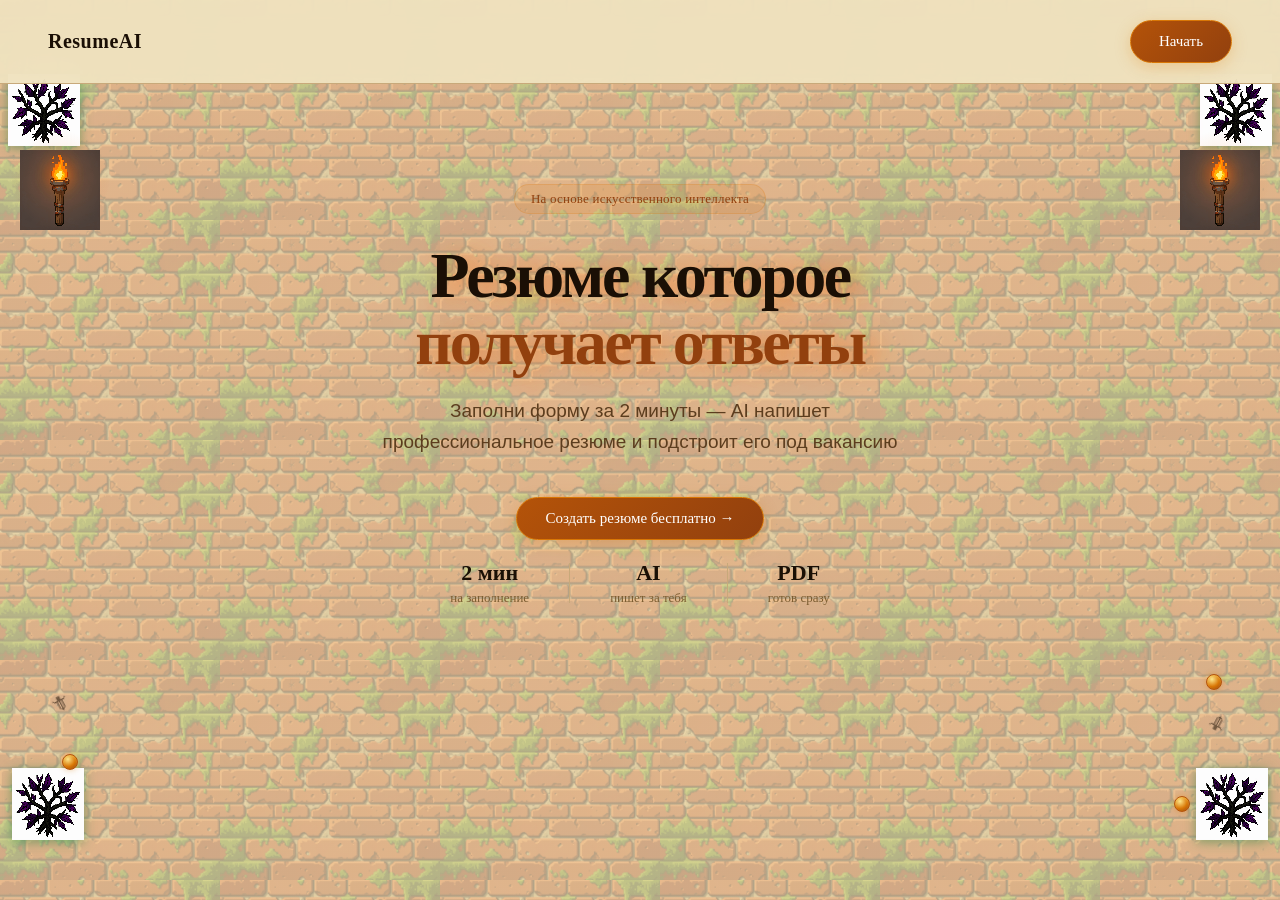
==== commit 56a71eb6: "Add files via upload" ====
--- a/index.html
+++ b/index.html
@@ -10,13 +10,13 @@
 <body class="game-body">
 
   <!-- Факелы -->
-  <div class="dtorch dtorch-left"><div class="dtorch-glow"></div><img src="photo/pixel-old-torch.png" class="dtorch-img"></div>
-  <div class="dtorch dtorch-right"><div class="dtorch-glow"></div><img src="photo/pixel-old-torch.png" class="dtorch-img"></div>
+  <div class="dtorch dtorch-left"><div class="dtorch-glow"></div><img src="pixel-old-torch.png" class="dtorch-img"></div>
+  <div class="dtorch dtorch-right"><div class="dtorch-glow"></div><img src="pixel-old-torch.png" class="dtorch-img"></div>
   <!-- Плющ -->
-  <div class="ivy ivy-tl"><img src="photo/pixel-old-thick-blackthorn.png"></div>
-  <div class="ivy ivy-tr"><img src="photo/pixel-old-thick-blackthorn.png"></div>
-  <div class="ivy ivy-bl"><img src="photo/pixel-old-thick-blackthorn.png"></div>
-  <div class="ivy ivy-br"><img src="photo/pixel-old-thick-blackthorn.png"></div>
+  <div class="ivy ivy-tl"><img src="pixel-old-thick-blackthorn.png"></div>
+  <div class="ivy ivy-tr"><img src="pixel-old-thick-blackthorn.png"></div>
+  <div class="ivy ivy-bl"><img src="pixel-old-thick-blackthorn.png"></div>
+  <div class="ivy ivy-br"><img src="pixel-old-thick-blackthorn.png"></div>
   <!-- Монеты и кинжалы -->
   <div class="coin coin-1"></div>
   <div class="coin coin-2"></div>
--- a/style.css
+++ b/style.css
@@ -460,7 +460,7 @@
   background-color: #c8a97a;
   background-image:
     linear-gradient(rgba(240, 218, 175, 0.72), rgba(240, 218, 175, 0.72)),
-    url('photo/pixel-old-brick-wall.png');
+    url('pixel-old-brick-wall.png');
   background-repeat: repeat;
   background-size: 220px auto;
   color: #1a0f05;
@@ -473,7 +473,7 @@
   background-color: #0d0906;
   background-image:
     linear-gradient(rgba(8, 4, 2, 0.82), rgba(8, 4, 2, 0.82)),
-    url('photo/pixel-old-brick-wall.png');
+    url('pixel-old-brick-wall.png');
   background-repeat: repeat;
   background-size: 220px auto;
   color: #f5e6d0;
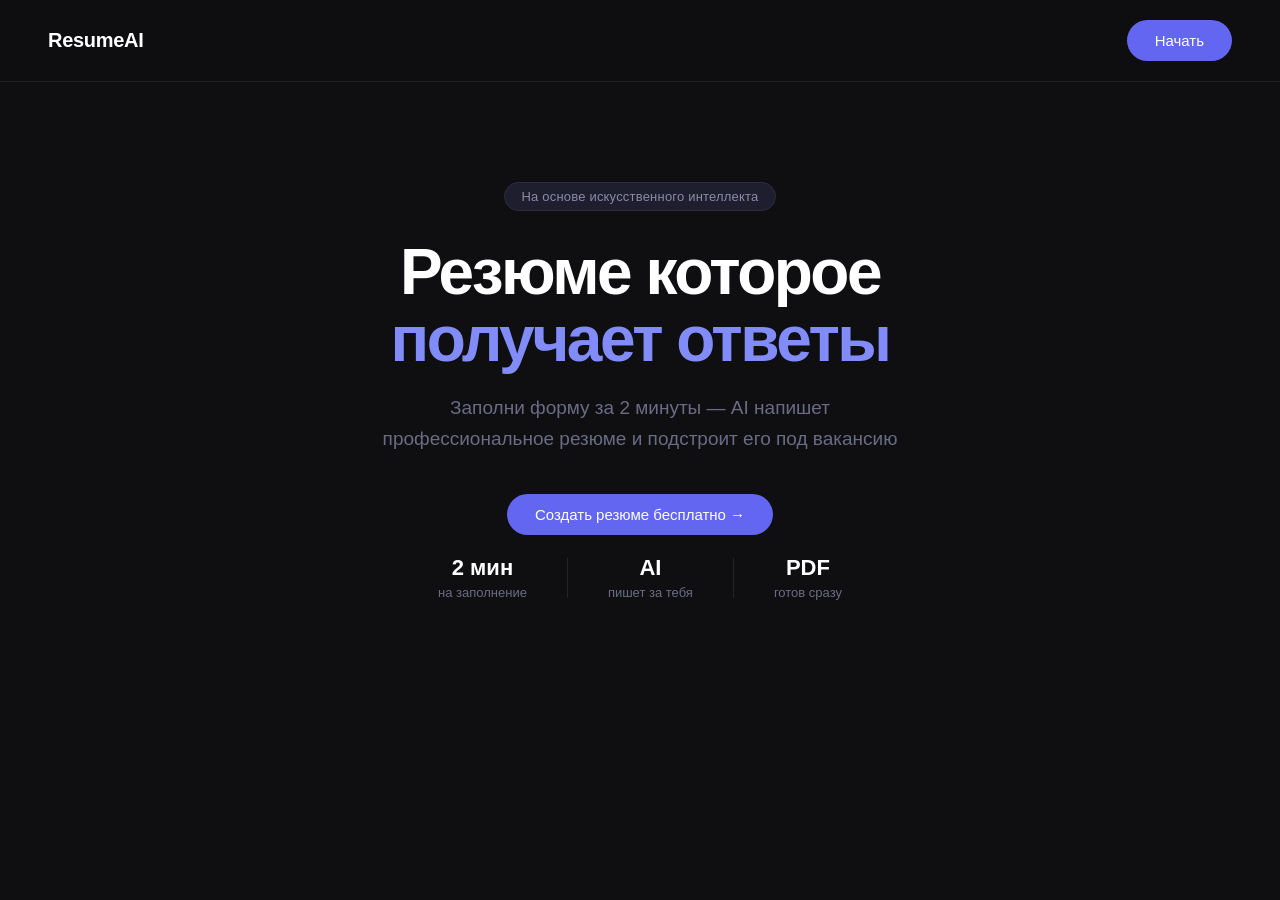
==== commit a09a7bdf: "Add files via upload" ====
--- a/index.html
+++ b/index.html
@@ -4,25 +4,9 @@
   <meta charset="UTF-8">
   <meta name="viewport" content="width=device-width, initial-scale=1.0">
   <title>ResumeAI — создай резюме за 2 минуты</title>
-  <link href="https://fonts.googleapis.com/css2?family=Cinzel:wght@400;600;700&display=swap" rel="stylesheet">
   <link rel="stylesheet" href="style.css">
 </head>
-<body class="game-body">
-
-  <!-- Факелы -->
-  <div class="dtorch dtorch-left"><div class="dtorch-glow"></div><img src="pixel-old-torch.png" class="dtorch-img"></div>
-  <div class="dtorch dtorch-right"><div class="dtorch-glow"></div><img src="pixel-old-torch.png" class="dtorch-img"></div>
-  <!-- Плющ -->
-  <div class="ivy ivy-tl"><img src="pixel-old-thick-blackthorn.png"></div>
-  <div class="ivy ivy-tr"><img src="pixel-old-thick-blackthorn.png"></div>
-  <div class="ivy ivy-bl"><img src="pixel-old-thick-blackthorn.png"></div>
-  <div class="ivy ivy-br"><img src="pixel-old-thick-blackthorn.png"></div>
-  <!-- Монеты и кинжалы -->
-  <div class="coin coin-1"></div>
-  <div class="coin coin-2"></div>
-  <div class="coin coin-3"></div>
-  <div class="dagger dagger-1">🗡</div>
-  <div class="dagger dagger-2">🗡</div>
+<body>
 
   <header>
     <div class="logo">ResumeAI</div>
--- a/style.css
+++ b/style.css
@@ -6,8 +6,8 @@
 
 body {
   font-family: -apple-system, BlinkMacSystemFont, 'SF Pro Display', 'Segoe UI', sans-serif;
-  background: #f5f5f7;
-  color: #1d1d1f;
+  background: #0f0f12;
+  color: #e8e8ed;
   min-height: 100vh;
 }
 
@@ -17,9 +17,9 @@
   align-items: center;
   justify-content: space-between;
   padding: 20px 48px;
-  background: rgba(245, 245, 247, 0.85);
+  background: rgba(15, 15, 18, 0.9);
   backdrop-filter: blur(20px);
-  border-bottom: 1px solid #d2d2d7;
+  border-bottom: 1px solid #222228;
   position: sticky;
   top: 0;
   z-index: 10;
@@ -28,14 +28,14 @@
 .logo {
   font-size: 20px;
   font-weight: 600;
-  color: #1d1d1f;
+  color: #ffffff;
   text-decoration: none;
   letter-spacing: -0.3px;
 }
 
 /* ===== КНОПКА ===== */
 .btn {
-  background: #0071e3;
+  background: #6366f1;
   color: #fff;
   padding: 12px 28px;
   border-radius: 980px;
@@ -49,7 +49,7 @@
 }
 
 .btn:hover {
-  background: #0077ed;
+  background: #4f46e5;
 }
 
 /* ===== ГЛАВНАЯ СТРАНИЦА ===== */
@@ -64,11 +64,12 @@
 }
 
 .badge {
-  background: #e8e8ed;
+  background: #1e1e2e;
+  border: 1px solid #2d2d3d;
   border-radius: 100px;
   padding: 6px 16px;
   font-size: 13px;
-  color: #6e6e73;
+  color: #8b8ba8;
   margin-bottom: 28px;
   letter-spacing: 0.2px;
 }
@@ -78,17 +79,17 @@
   font-weight: 700;
   line-height: 1.05;
   letter-spacing: -2.5px;
-  color: #1d1d1f;
+  color: #ffffff;
   margin-bottom: 20px;
 }
 
 .highlight {
-  color: #0071e3;
+  color: #818cf8;
 }
 
 .subtitle {
   font-size: 19px;
-  color: #6e6e73;
+  color: #6b6b85;
   line-height: 1.6;
   max-width: 520px;
   margin-bottom: 40px;
@@ -111,18 +112,18 @@
 .stat strong {
   font-size: 22px;
   font-weight: 700;
-  color: #1d1d1f;
+  color: #ffffff;
 }
 
 .stat span {
   font-size: 13px;
-  color: #6e6e73;
+  color: #6b6b85;
 }
 
 .divider {
   width: 1px;
   height: 40px;
-  background: #d2d2d7;
+  background: #222228;
 }
 
 /* ===== ФОРМА ===== */
@@ -169,17 +170,17 @@
 
 .field label {
   font-size: 13px;
-  color: #6e6e73;
+  color: #8b8ba8;
   font-weight: 500;
 }
 
 .field input,
 .field textarea {
-  background: #fff;
-  border: 1px solid #d2d2d7;
+  background: #17171f;
+  border: 1px solid #2a2a38;
   border-radius: 12px;
   padding: 13px 16px;
-  color: #1d1d1f;
+  color: #e8e8ed;
   font-size: 15px;
   font-family: inherit;
   outline: none;
@@ -189,13 +190,13 @@
 
 .field input:focus,
 .field textarea:focus {
-  border-color: #0071e3;
-  box-shadow: 0 0 0 3px rgba(0, 113, 227, 0.15);
+  border-color: #6366f1;
+  box-shadow: 0 0 0 3px rgba(99, 102, 241, 0.15);
 }
 
 .field input::placeholder,
 .field textarea::placeholder {
-  color: #aeaeb2;
+  color: #3d3d52;
 }
 
 .row {
